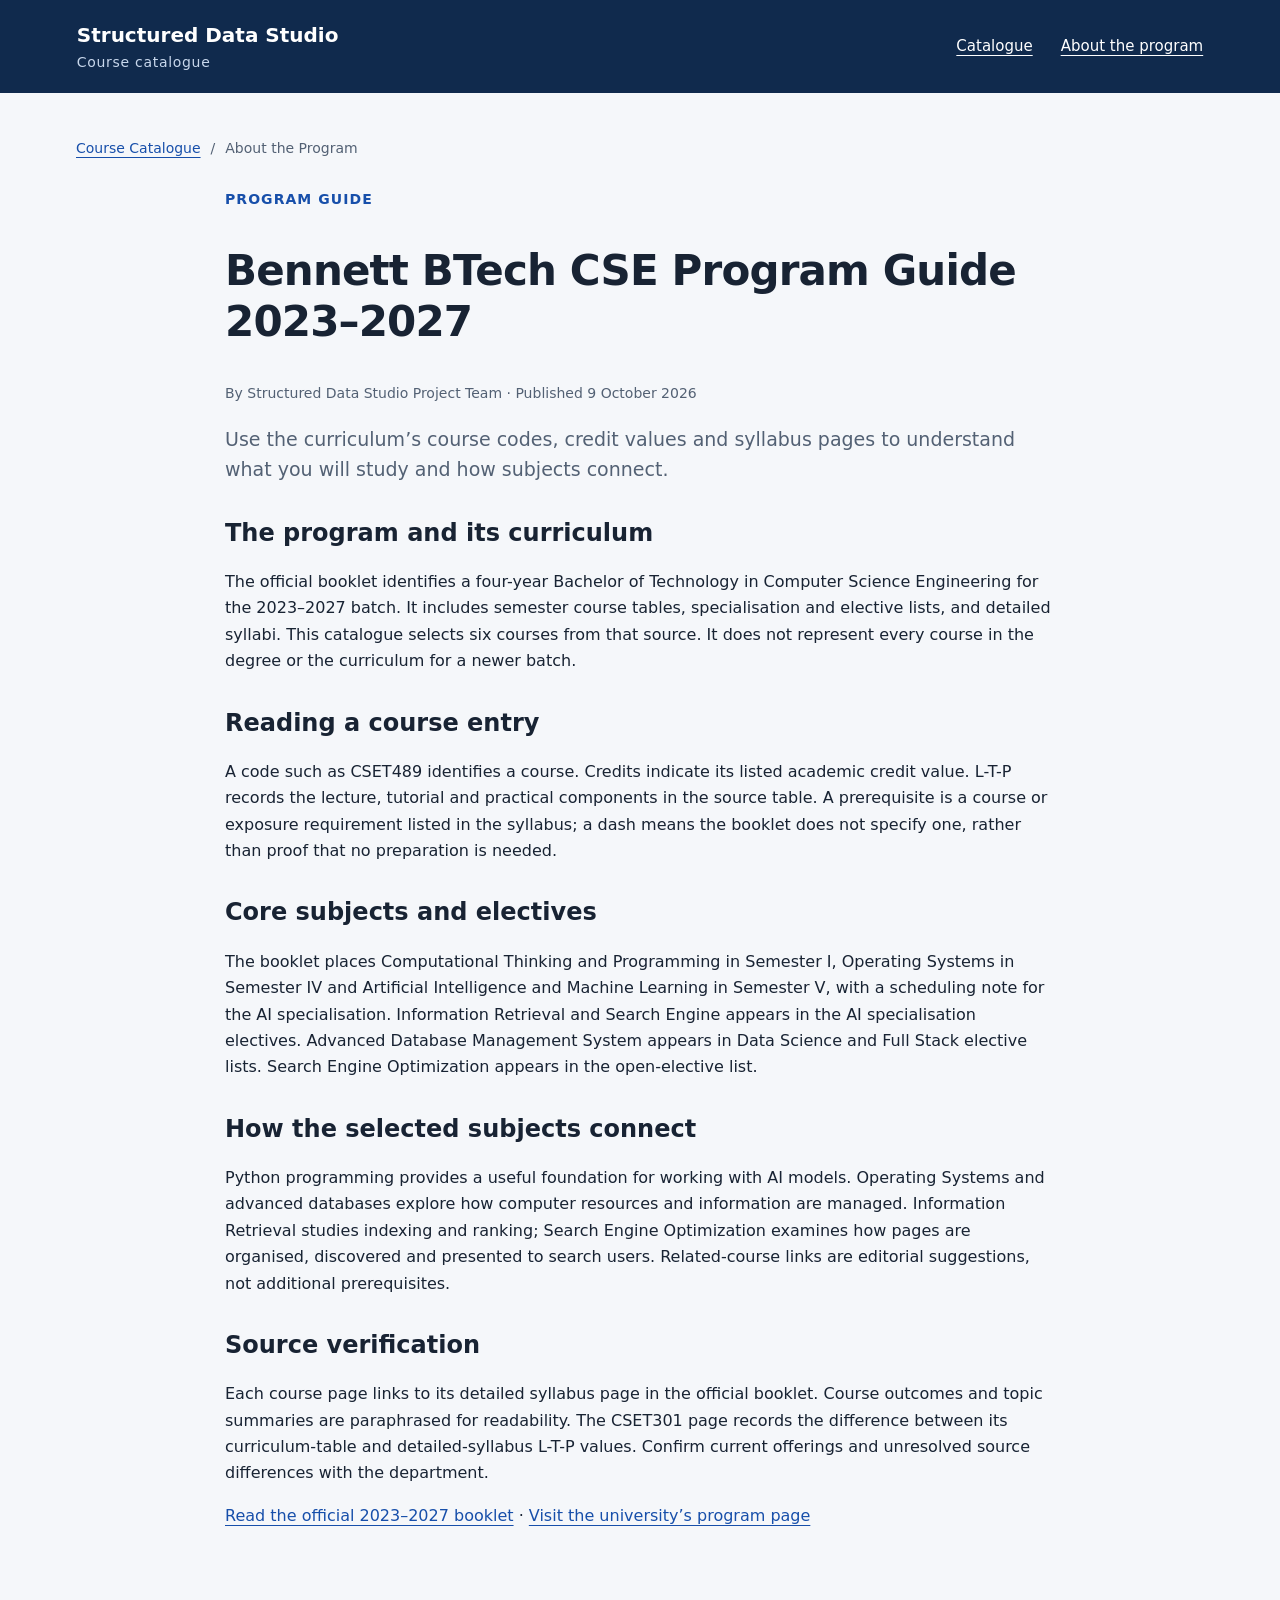
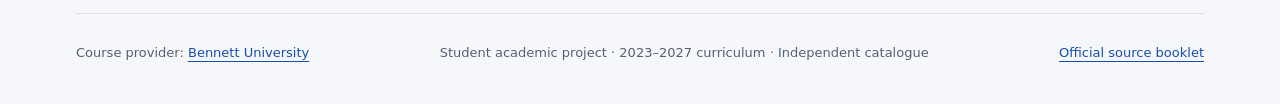
==== about/index.html @ dbdabc25 "Build verified Bennett CSE course catalogue with JSON-LD" ====
<!doctype html><html lang="en"><head><meta charset="utf-8"><meta name="viewport" content="width=device-width,initial-scale=1"><title>Bennett BTech CSE Program Guide 2023–2027</title><meta name="description" content="A guide to reading Bennett University’s 2023–2027 B.Tech CSE curriculum, course codes, credits, electives and selected course pages."><link rel="canonical" href="https://ayushh-aryann.github.io/structured-data-studio/about/"><meta property="og:title" content="Bennett BTech CSE Program Guide 2023–2027"><meta property="og:description" content="A guide to reading Bennett University’s 2023–2027 B.Tech CSE curriculum, course codes, credits, electives and selected course pages."><meta property="og:type" content="website"><meta property="og:url" content="https://ayushh-aryann.github.io/structured-data-studio/about/"><link rel="stylesheet" href="../assets/styles.css"><link rel="icon" href="../assets/favicon.svg" type="image/svg+xml"><script type="application/ld+json">{
  "@context": "https://schema.org",
  "@graph": [
    {
      "@type": "Organization",
      "@id": "https://www.bennett.edu.in/#organization",
      "name": "Bennett University",
      "url": "https://www.bennett.edu.in/"
    },
    {
      "@type": "Article",
      "@id": "https://ayushh-aryann.github.io/structured-data-studio/about/#article",
      "url": "https://ayushh-aryann.github.io/structured-data-studio/about/",
      "headline": "Bennett BTech CSE Program Guide 2023–2027",
      "description": "A guide to reading Bennett University’s 2023–2027 B.Tech CSE curriculum, course codes, credits, electives and selected course pages.",
      "datePublished": "2026-10-09",
      "dateModified": "2026-10-09",
      "author": {
        "@type": "Organization",
        "name": "Structured Data Studio Project Team"
      },
      "about": {
        "@id": "https://www.bennett.edu.in/#organization"
      },
      "mainEntityOfPage": "https://ayushh-aryann.github.io/structured-data-studio/about/"
    },
    {
      "@type": "BreadcrumbList",
      "@id": "https://ayushh-aryann.github.io/structured-data-studio/about/#breadcrumbs",
      "itemListElement": [
        {
          "@type": "ListItem",
          "position": 1,
          "name": "Course Catalogue",
          "item": "https://ayushh-aryann.github.io/structured-data-studio/"
        },
        {
          "@type": "ListItem",
          "position": 2,
          "name": "About the Program",
          "item": "https://ayushh-aryann.github.io/structured-data-studio/about/"
        }
      ]
    }
  ]
}</script></head><body><a class="skip" href="#main">Skip to content</a><header><a class="brand" href="../index.html">Structured Data Studio<span>Course catalogue</span></a><nav aria-label="Main navigation"><a href="../index.html">Catalogue</a><a href="../about/">About the program</a></nav></header><main id="main"><div class="breadcrumb"><a href="../">Course Catalogue</a><span>/</span><span>About the Program</span></div><article class="reading"><p class="eyebrow">Program guide</p><h1>Bennett BTech CSE Program Guide 2023–2027</h1><p class="byline">By Structured Data Studio Project Team · Published <time datetime="2026-10-09">9 October 2026</time></p><p class="lead">Use the curriculum’s course codes, credit values and syllabus pages to understand what you will study and how subjects connect.</p><h2>The program and its curriculum</h2><p>The official booklet identifies a four-year Bachelor of Technology in Computer Science Engineering for the 2023–2027 batch. It includes semester course tables, specialisation and elective lists, and detailed syllabi. This catalogue selects six courses from that source. It does not represent every course in the degree or the curriculum for a newer batch.</p><h2>Reading a course entry</h2><p>A code such as CSET489 identifies a course. Credits indicate its listed academic credit value. L-T-P records the lecture, tutorial and practical components in the source table. A prerequisite is a course or exposure requirement listed in the syllabus; a dash means the booklet does not specify one, rather than proof that no preparation is needed.</p><h2>Core subjects and electives</h2><p>The booklet places Computational Thinking and Programming in Semester I, Operating Systems in Semester IV and Artificial Intelligence and Machine Learning in Semester V, with a scheduling note for the AI specialisation. Information Retrieval and Search Engine appears in the AI specialisation electives. Advanced Database Management System appears in Data Science and Full Stack elective lists. Search Engine Optimization appears in the open-elective list.</p><h2>How the selected subjects connect</h2><p>Python programming provides a useful foundation for working with AI models. Operating Systems and advanced databases explore how computer resources and information are managed. Information Retrieval studies indexing and ranking; Search Engine Optimization examines how pages are organised, discovered and presented to search users. Related-course links are editorial suggestions, not additional prerequisites.</p><h2>Source verification</h2><p>Each course page links to its detailed syllabus page in the official booklet. Course outcomes and topic summaries are paraphrased for readability. The CSET301 page records the difference between its curriculum-table and detailed-syllabus L-T-P values. Confirm current offerings and unresolved source differences with the department.</p><p><a href="https://www.bennett.edu.in/wp-content/uploads/2025/03/BTech-CSE-2023-27-Booklet.pdf">Read the official 2023–2027 booklet</a> · <a href="https://www.bennett.edu.in/programs/btech-cse/">Visit the university’s program page</a></p></article></main><footer><p>Course provider: <a href="https://www.bennett.edu.in/">Bennett University</a></p><p>Student academic project · 2023–2027 curriculum · Independent catalogue</p><p><a href="https://www.bennett.edu.in/wp-content/uploads/2025/03/BTech-CSE-2023-27-Booklet.pdf">Official source booklet</a></p></footer><script src="../assets/catalogue.js" defer></script></body></html>
---- assets/styles.css ----
:root{--ink:#182333;--muted:#536174;--blue:#174faa;--paper:#f5f7fa;--line:#d9e0e9;--gold:#f5bf45}*{box-sizing:border-box}body{margin:0;background:var(--paper);color:var(--ink);font:16px/1.65 system-ui,-apple-system,BlinkMacSystemFont,"Segoe UI",sans-serif}a{color:var(--blue);text-underline-offset:4px}a:hover{text-decoration-thickness:2px}a:focus-visible,input:focus-visible{outline:3px solid var(--blue);outline-offset:4px}header{background:#102a4d;color:#fff;display:flex;justify-content:space-between;align-items:center;padding:22px max(6vw,24px);gap:24px}.brand{font-weight:750;font-size:20px;line-height:1.3;text-decoration:none;color:white}.brand span{display:block;font-size:14px;font-weight:400;color:#c8d7ec;letter-spacing:.05em;margin-top:5px}nav{display:flex;gap:28px}nav a{color:white;font-size:15px}main{max-width:1192px;padding:44px 32px 68px;margin:auto}.intro h1{font-size:clamp(32px,4vw,48px);line-height:1.15;letter-spacing:-.025em;max-width:740px;margin:14px 0 18px}h1{font-size:clamp(30px,4vw,42px);line-height:1.2;letter-spacing:-.02em}h2{font-size:24px;line-height:1.35}h3{font-size:18px;line-height:1.4}.eyebrow{color:var(--blue);font-size:14px;font-weight:750;letter-spacing:.075em;text-transform:uppercase;margin:0}.lead{font-size:19px;line-height:1.6;max-width:850px;color:var(--muted)}.catalogue-controls{display:grid;grid-template-columns:auto minmax(180px,440px) 1fr;align-items:center;gap:16px;border-top:1px solid var(--line);padding:26px 0 20px;margin-top:32px}.catalogue-controls label{font-weight:650}.catalogue-controls input{font:inherit;width:100%;border:1px solid #9cacbf;border-radius:5px;padding:10px 14px;background:#fff}.catalogue-controls p{margin:0;text-align:right;color:var(--muted);font-size:14px}.course-grid{display:grid;grid-template-columns:repeat(3,minmax(0,1fr));gap:22px}.course-card{background:white;border:1px solid var(--line);border-top:4px solid var(--blue);border-radius:7px;padding:24px;display:flex;flex-direction:column}.course-card h2{font-size:22px;line-height:1.35;margin:20px 0 8px}.course-card h2 a{color:var(--ink);text-decoration:none}.course-card h2 a:hover{color:var(--blue);text-decoration:underline}.course-card p{color:var(--muted);margin:8px 0 22px}.card-top{display:flex;justify-content:space-between;gap:8px;align-items:flex-start}.course-code{font-family:ui-monospace,monospace;font-size:14px;font-weight:750;color:var(--blue)}.category{font-size:12px;color:var(--muted);text-align:right}.card-facts{margin:auto 0 0;padding-top:16px;border-top:1px solid var(--line);display:flex;gap:32px}.card-facts dt{font-size:13px;color:var(--muted)}.card-facts dd{margin:0;font-weight:750;font-size:18px}.source-note{background:#edf2f8;border-left:4px solid var(--gold);padding:22px 26px;margin-top:32px}.source-note h2{margin:0 0 8px;font-size:20px}.source-note p{margin:8px 0}.breadcrumb{display:flex;gap:10px;font-size:14px;color:var(--muted);margin-bottom:28px}.reading{max-width:830px;margin:auto}.reading h2{margin-top:32px}.byline,.small{font-size:14px;color:var(--muted)}.course-heading{max-width:900px;margin-bottom:30px}.course-layout{display:grid;grid-template-columns:290px minmax(0,1fr);gap:48px}.facts{background:#fff;border:1px solid var(--line);border-radius:6px;padding:24px;height:fit-content}.facts h2{margin:0 0 16px;font-size:22px}.facts dt{font-size:14px;color:var(--muted);margin-top:15px}.facts dd{margin:2px 0 0;font-weight:600}.facts a{display:block;font-size:14px;margin-top:24px}.course-content h2:first-child{margin-top:0}.course-content h2{margin-top:32px}.course-content h3{margin:20px 0 4px}.course-content p{margin:8px 0 16px}.course-content li{padding:4px 0}.related{display:grid;gap:10px}.related-link{background:#fff;border:1px solid var(--line);padding:12px 16px;border-radius:4px}footer{border-top:1px solid var(--line);max-width:1128px;margin:auto;padding:28px 0 40px;display:flex;justify-content:space-between;gap:24px;color:var(--muted);font-size:13px}footer p{margin:0}.skip{position:absolute;top:-100px;left:20px;z-index:5;background:#fff;padding:10px}.skip:focus{top:10px}[hidden]{display:none!important}@media(max-width:900px){.course-grid{grid-template-columns:repeat(2,minmax(0,1fr))}.course-layout{grid-template-columns:250px minmax(0,1fr);gap:28px}footer{padding:24px 32px;flex-wrap:wrap}}@media(max-width:600px){header{padding:18px 22px;flex-direction:column;align-items:flex-start;gap:18px}nav{gap:22px}main{padding:32px 22px 44px}.course-grid{grid-template-columns:1fr;gap:18px}.catalogue-controls{grid-template-columns:1fr;gap:9px}.catalogue-controls p{text-align:left}.course-layout{grid-template-columns:1fr;gap:30px}.course-card{padding:22px}.category{font-size:13px}.course-content h2{font-size:23px}.facts{padding:22px}footer{padding:24px 22px;display:block}footer p{margin-bottom:12px}}
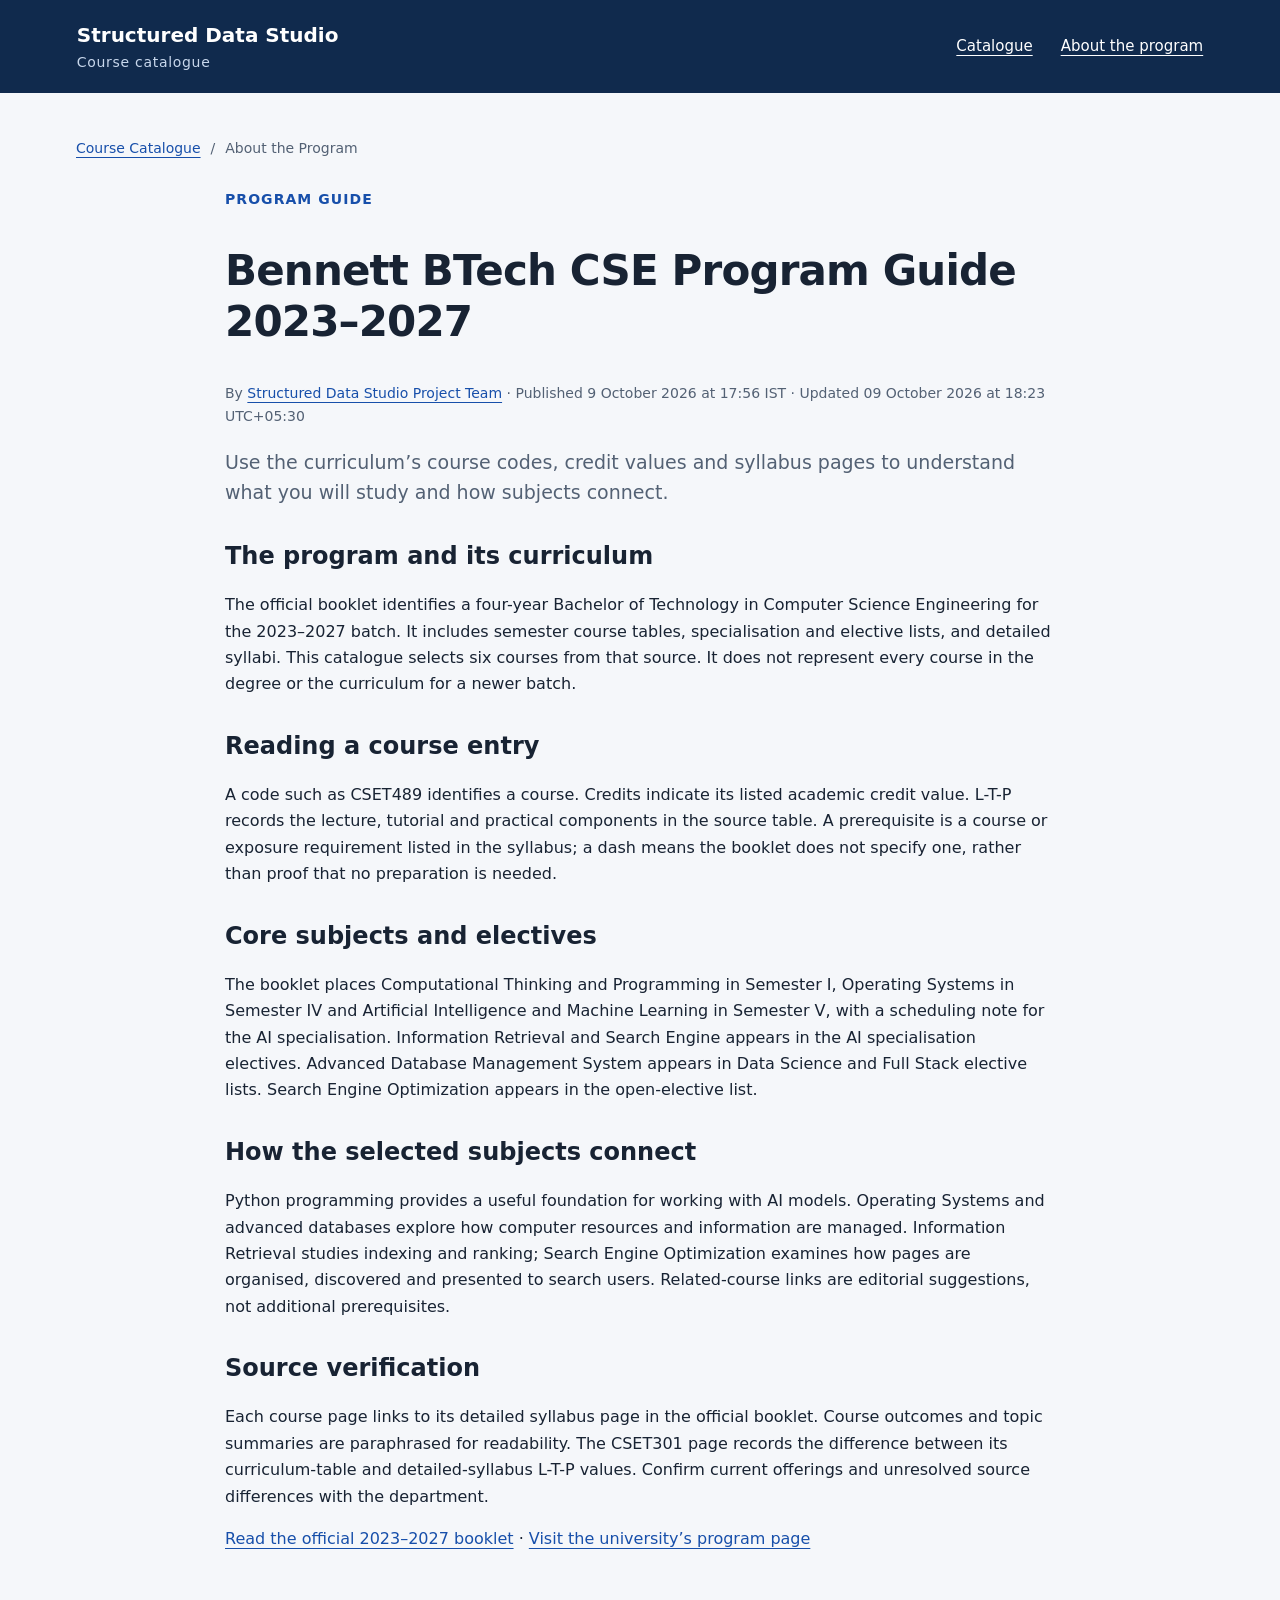
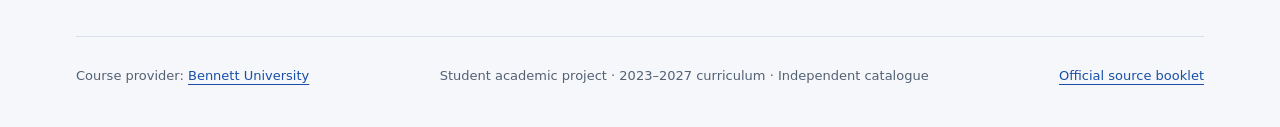
==== commit 6f27b028: "Add visible article timestamps and team author reference" ====
--- a/about/index.html
+++ b/about/index.html
@@ -13,11 +13,12 @@
       "url": "https://ayushh-aryann.github.io/structured-data-studio/about/",
       "headline": "Bennett BTech CSE Program Guide 2023–2027",
       "description": "A guide to reading Bennett University’s 2023–2027 B.Tech CSE curriculum, course codes, credits, electives and selected course pages.",
-      "datePublished": "2026-10-09",
-      "dateModified": "2026-10-09",
+      "datePublished": "2026-10-09T17:56:03+05:30",
+      "dateModified": "2026-10-09T18:23:00+05:30",
       "author": {
         "@type": "Organization",
-        "name": "Structured Data Studio Project Team"
+        "name": "Structured Data Studio Project Team",
+        "url": "https://ayushh-aryann.github.io/structured-data-studio/about/#project-team"
       },
       "about": {
         "@id": "https://www.bennett.edu.in/#organization"
@@ -43,4 +44,4 @@
       ]
     }
   ]
-}</script></head><body><a class="skip" href="#main">Skip to content</a><header><a class="brand" href="../index.html">Structured Data Studio<span>Course catalogue</span></a><nav aria-label="Main navigation"><a href="../index.html">Catalogue</a><a href="../about/">About the program</a></nav></header><main id="main"><div class="breadcrumb"><a href="../">Course Catalogue</a><span>/</span><span>About the Program</span></div><article class="reading"><p class="eyebrow">Program guide</p><h1>Bennett BTech CSE Program Guide 2023–2027</h1><p class="byline">By Structured Data Studio Project Team · Published <time datetime="2026-10-09">9 October 2026</time></p><p class="lead">Use the curriculum’s course codes, credit values and syllabus pages to understand what you will study and how subjects connect.</p><h2>The program and its curriculum</h2><p>The official booklet identifies a four-year Bachelor of Technology in Computer Science Engineering for the 2023–2027 batch. It includes semester course tables, specialisation and elective lists, and detailed syllabi. This catalogue selects six courses from that source. It does not represent every course in the degree or the curriculum for a newer batch.</p><h2>Reading a course entry</h2><p>A code such as CSET489 identifies a course. Credits indicate its listed academic credit value. L-T-P records the lecture, tutorial and practical components in the source table. A prerequisite is a course or exposure requirement listed in the syllabus; a dash means the booklet does not specify one, rather than proof that no preparation is needed.</p><h2>Core subjects and electives</h2><p>The booklet places Computational Thinking and Programming in Semester I, Operating Systems in Semester IV and Artificial Intelligence and Machine Learning in Semester V, with a scheduling note for the AI specialisation. Information Retrieval and Search Engine appears in the AI specialisation electives. Advanced Database Management System appears in Data Science and Full Stack elective lists. Search Engine Optimization appears in the open-elective list.</p><h2>How the selected subjects connect</h2><p>Python programming provides a useful foundation for working with AI models. Operating Systems and advanced databases explore how computer resources and information are managed. Information Retrieval studies indexing and ranking; Search Engine Optimization examines how pages are organised, discovered and presented to search users. Related-course links are editorial suggestions, not additional prerequisites.</p><h2>Source verification</h2><p>Each course page links to its detailed syllabus page in the official booklet. Course outcomes and topic summaries are paraphrased for readability. The CSET301 page records the difference between its curriculum-table and detailed-syllabus L-T-P values. Confirm current offerings and unresolved source differences with the department.</p><p><a href="https://www.bennett.edu.in/wp-content/uploads/2025/03/BTech-CSE-2023-27-Booklet.pdf">Read the official 2023–2027 booklet</a> · <a href="https://www.bennett.edu.in/programs/btech-cse/">Visit the university’s program page</a></p></article></main><footer><p>Course provider: <a href="https://www.bennett.edu.in/">Bennett University</a></p><p>Student academic project · 2023–2027 curriculum · Independent catalogue</p><p><a href="https://www.bennett.edu.in/wp-content/uploads/2025/03/BTech-CSE-2023-27-Booklet.pdf">Official source booklet</a></p></footer><script src="../assets/catalogue.js" defer></script></body></html>+}</script></head><body><a class="skip" href="#main">Skip to content</a><header><a class="brand" href="../index.html">Structured Data Studio<span>Course catalogue</span></a><nav aria-label="Main navigation"><a href="../index.html">Catalogue</a><a href="../about/">About the program</a></nav></header><main id="main"><div class="breadcrumb"><a href="../">Course Catalogue</a><span>/</span><span>About the Program</span></div><article class="reading"><p class="eyebrow">Program guide</p><h1>Bennett BTech CSE Program Guide 2023–2027</h1><p class="byline" id="project-team">By <a href="#project-team">Structured Data Studio Project Team</a> · Published <time datetime="2026-10-09T17:56:03+05:30">9 October 2026 at 17:56 IST</time> · Updated <time datetime="2026-10-09T18:23:00+05:30">09 October 2026 at 18:23 UTC+05:30</time></p><p class="lead">Use the curriculum’s course codes, credit values and syllabus pages to understand what you will study and how subjects connect.</p><h2>The program and its curriculum</h2><p>The official booklet identifies a four-year Bachelor of Technology in Computer Science Engineering for the 2023–2027 batch. It includes semester course tables, specialisation and elective lists, and detailed syllabi. This catalogue selects six courses from that source. It does not represent every course in the degree or the curriculum for a newer batch.</p><h2>Reading a course entry</h2><p>A code such as CSET489 identifies a course. Credits indicate its listed academic credit value. L-T-P records the lecture, tutorial and practical components in the source table. A prerequisite is a course or exposure requirement listed in the syllabus; a dash means the booklet does not specify one, rather than proof that no preparation is needed.</p><h2>Core subjects and electives</h2><p>The booklet places Computational Thinking and Programming in Semester I, Operating Systems in Semester IV and Artificial Intelligence and Machine Learning in Semester V, with a scheduling note for the AI specialisation. Information Retrieval and Search Engine appears in the AI specialisation electives. Advanced Database Management System appears in Data Science and Full Stack elective lists. Search Engine Optimization appears in the open-elective list.</p><h2>How the selected subjects connect</h2><p>Python programming provides a useful foundation for working with AI models. Operating Systems and advanced databases explore how computer resources and information are managed. Information Retrieval studies indexing and ranking; Search Engine Optimization examines how pages are organised, discovered and presented to search users. Related-course links are editorial suggestions, not additional prerequisites.</p><h2>Source verification</h2><p>Each course page links to its detailed syllabus page in the official booklet. Course outcomes and topic summaries are paraphrased for readability. The CSET301 page records the difference between its curriculum-table and detailed-syllabus L-T-P values. Confirm current offerings and unresolved source differences with the department.</p><p><a href="https://www.bennett.edu.in/wp-content/uploads/2025/03/BTech-CSE-2023-27-Booklet.pdf">Read the official 2023–2027 booklet</a> · <a href="https://www.bennett.edu.in/programs/btech-cse/">Visit the university’s program page</a></p></article></main><footer><p>Course provider: <a href="https://www.bennett.edu.in/">Bennett University</a></p><p>Student academic project · 2023–2027 curriculum · Independent catalogue</p><p><a href="https://www.bennett.edu.in/wp-content/uploads/2025/03/BTech-CSE-2023-27-Booklet.pdf">Official source booklet</a></p></footer><script src="../assets/catalogue.js" defer></script></body></html>
